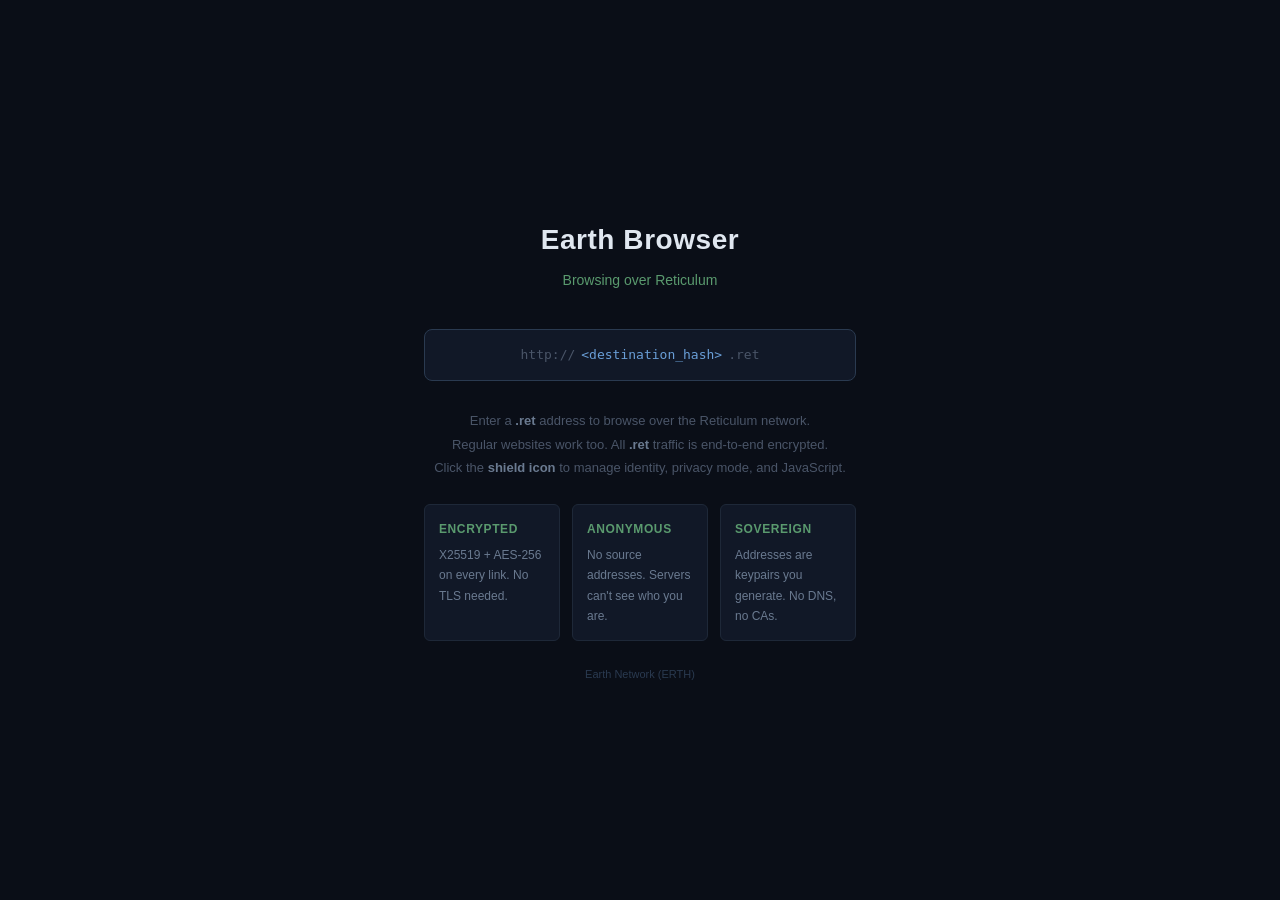
==== browser/patches/aboutTor.html @ 1c67b91f "Replace about:tor with Earth Browser new tab page New tabs and homepage now show Earth Browser brand" ====
<!DOCTYPE html>
<html>
  <head>
    <meta charset="utf-8">
    <title>Earth Browser</title>
    <style>
      *{margin:0;padding:0;box-sizing:border-box}
      body{background:#0a0e17;color:#c8d0df;font-family:-apple-system,"Segoe UI",Roboto,Helvetica,sans-serif;font-size:15px;line-height:1.7;display:flex;align-items:center;justify-content:center;min-height:100vh}
      .page{max-width:480px;padding:40px 24px;text-align:center}
      h1{font-size:28px;color:#e0e7f0;margin-bottom:6px;letter-spacing:0.02em}
      .tag{color:#5a9a6e;font-size:14px;margin-bottom:36px}
      .url-box{background:#111827;border:1px solid #2a3a50;border-radius:8px;padding:14px 20px;margin-bottom:28px;display:flex;align-items:center;justify-content:center;gap:6px}
      .url-prefix{color:#4a5568;font-family:monospace;font-size:13px}
      .url-hash{color:#6a9fd8;font-family:monospace;font-size:13px}
      .info{font-size:13px;color:#4a5568;line-height:1.8;margin-bottom:24px}
      .info strong{color:#6a7a90}
      .cards{display:flex;gap:12px;margin-bottom:24px;text-align:left}
      .card{flex:1;background:#111827;border:1px solid #1e2838;border-radius:6px;padding:14px}
      .card h3{font-size:12px;color:#5a9a6e;margin-bottom:6px;text-transform:uppercase;letter-spacing:0.05em}
      .card p{font-size:12px;color:#6a7a90;margin:0}
      .foot{font-size:11px;color:#2a3a50;margin-top:20px}
    </style>
  </head>
  <body>
    <div class="page">
      <h1>Earth Browser</h1>
      <p class="tag">Browsing over Reticulum</p>

      <div class="url-box">
        <span class="url-prefix">http://</span>
        <span class="url-hash">&lt;destination_hash&gt;</span>
        <span class="url-prefix">.ret</span>
      </div>

      <div class="info">
        <p>Enter a <strong>.ret</strong> address to browse over the Reticulum network.</p>
        <p>Regular websites work too. All <strong>.ret</strong> traffic is end-to-end encrypted.</p>
        <p>Click the <strong>shield icon</strong> to manage identity, privacy mode, and JavaScript.</p>
      </div>

      <div class="cards">
        <div class="card">
          <h3>Encrypted</h3>
          <p>X25519 + AES-256 on every link. No TLS needed.</p>
        </div>
        <div class="card">
          <h3>Anonymous</h3>
          <p>No source addresses. Servers can't see who you are.</p>
        </div>
        <div class="card">
          <h3>Sovereign</h3>
          <p>Addresses are keypairs you generate. No DNS, no CAs.</p>
        </div>
      </div>

      <p class="foot">Earth Network (ERTH)</p>
    </div>
  </body>
</html>
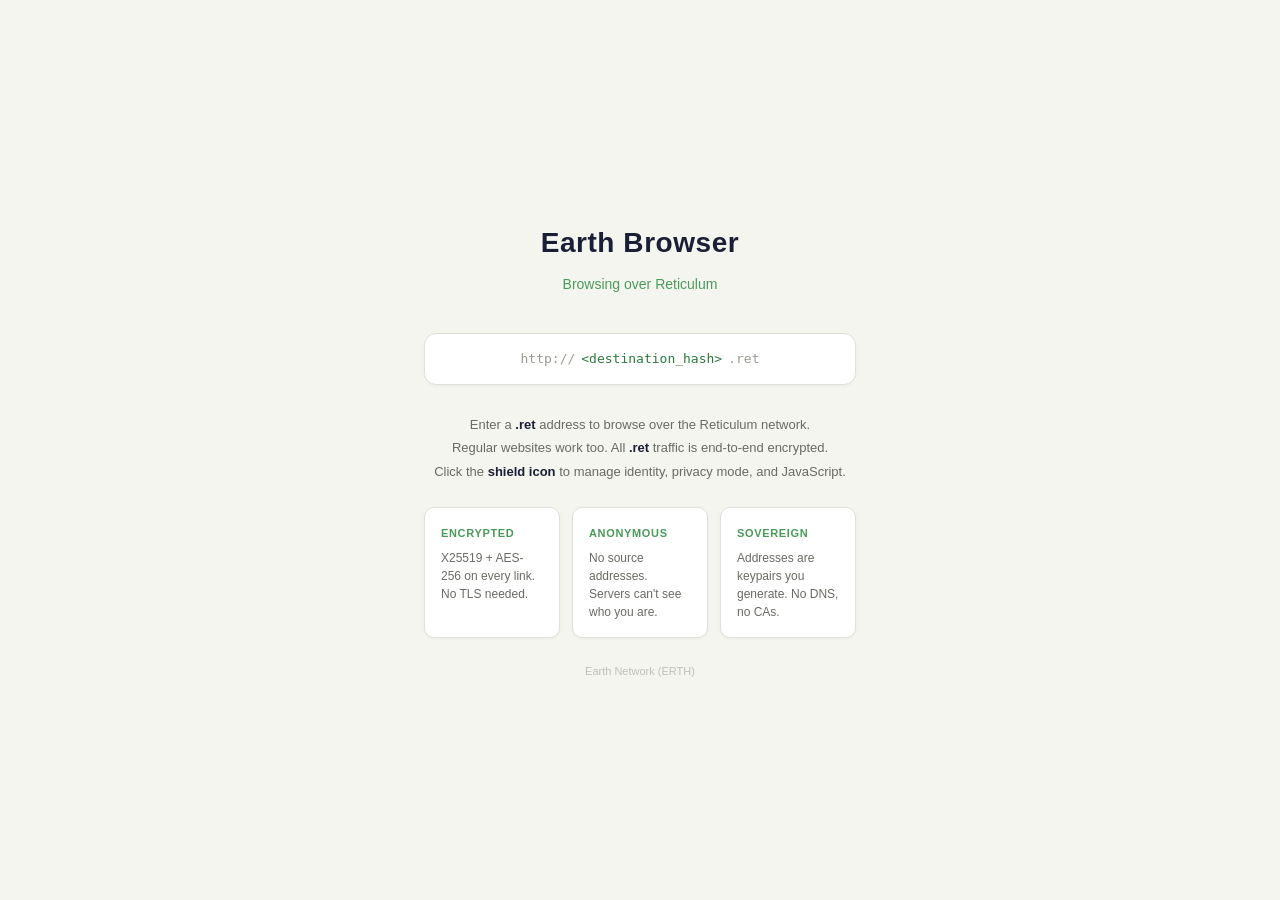
==== commit f6f6cc7f: "Restyle to match erth.network — light theme with green accents Light cream background, white cards, " ====
--- a/browser/patches/aboutTor.html
+++ b/browser/patches/aboutTor.html
@@ -5,20 +5,20 @@
     <title>Earth Browser</title>
     <style>
       *{margin:0;padding:0;box-sizing:border-box}
-      body{background:#0a0e17;color:#c8d0df;font-family:-apple-system,"Segoe UI",Roboto,Helvetica,sans-serif;font-size:15px;line-height:1.7;display:flex;align-items:center;justify-content:center;min-height:100vh}
+      body{background:#f5f5f0;color:#1a1f36;font-family:-apple-system,"Segoe UI",Roboto,Helvetica,sans-serif;font-size:15px;line-height:1.7;display:flex;align-items:center;justify-content:center;min-height:100vh}
       .page{max-width:480px;padding:40px 24px;text-align:center}
-      h1{font-size:28px;color:#e0e7f0;margin-bottom:6px;letter-spacing:0.02em}
-      .tag{color:#5a9a6e;font-size:14px;margin-bottom:36px}
-      .url-box{background:#111827;border:1px solid #2a3a50;border-radius:8px;padding:14px 20px;margin-bottom:28px;display:flex;align-items:center;justify-content:center;gap:6px}
-      .url-prefix{color:#4a5568;font-family:monospace;font-size:13px}
-      .url-hash{color:#6a9fd8;font-family:monospace;font-size:13px}
-      .info{font-size:13px;color:#4a5568;line-height:1.8;margin-bottom:24px}
-      .info strong{color:#6a7a90}
+      h1{font-size:28px;color:#1a1f36;margin-bottom:6px;letter-spacing:0.02em;font-weight:700}
+      .tag{color:#4a9a5a;font-size:14px;margin-bottom:36px}
+      .url-box{background:#fff;border:1px solid #e0e0d8;border-radius:12px;padding:14px 20px;margin-bottom:28px;display:flex;align-items:center;justify-content:center;gap:6px;box-shadow:0 1px 3px rgba(0,0,0,0.04)}
+      .url-prefix{color:#9a9a90;font-family:monospace;font-size:13px}
+      .url-hash{color:#2a7a3a;font-family:monospace;font-size:13px}
+      .info{font-size:13px;color:#6a6a64;line-height:1.8;margin-bottom:24px}
+      .info strong{color:#1a1f36}
       .cards{display:flex;gap:12px;margin-bottom:24px;text-align:left}
-      .card{flex:1;background:#111827;border:1px solid #1e2838;border-radius:6px;padding:14px}
-      .card h3{font-size:12px;color:#5a9a6e;margin-bottom:6px;text-transform:uppercase;letter-spacing:0.05em}
-      .card p{font-size:12px;color:#6a7a90;margin:0}
-      .foot{font-size:11px;color:#2a3a50;margin-top:20px}
+      .card{flex:1;background:#fff;border:1px solid #e0e0d8;border-radius:10px;padding:16px;box-shadow:0 1px 3px rgba(0,0,0,0.04)}
+      .card h3{font-size:11px;color:#4a9a5a;margin-bottom:6px;text-transform:uppercase;letter-spacing:0.06em;font-weight:700}
+      .card p{font-size:12px;color:#6a6a64;margin:0;line-height:1.5}
+      .foot{font-size:11px;color:#c0c0b8;margin-top:20px}
     </style>
   </head>
   <body>
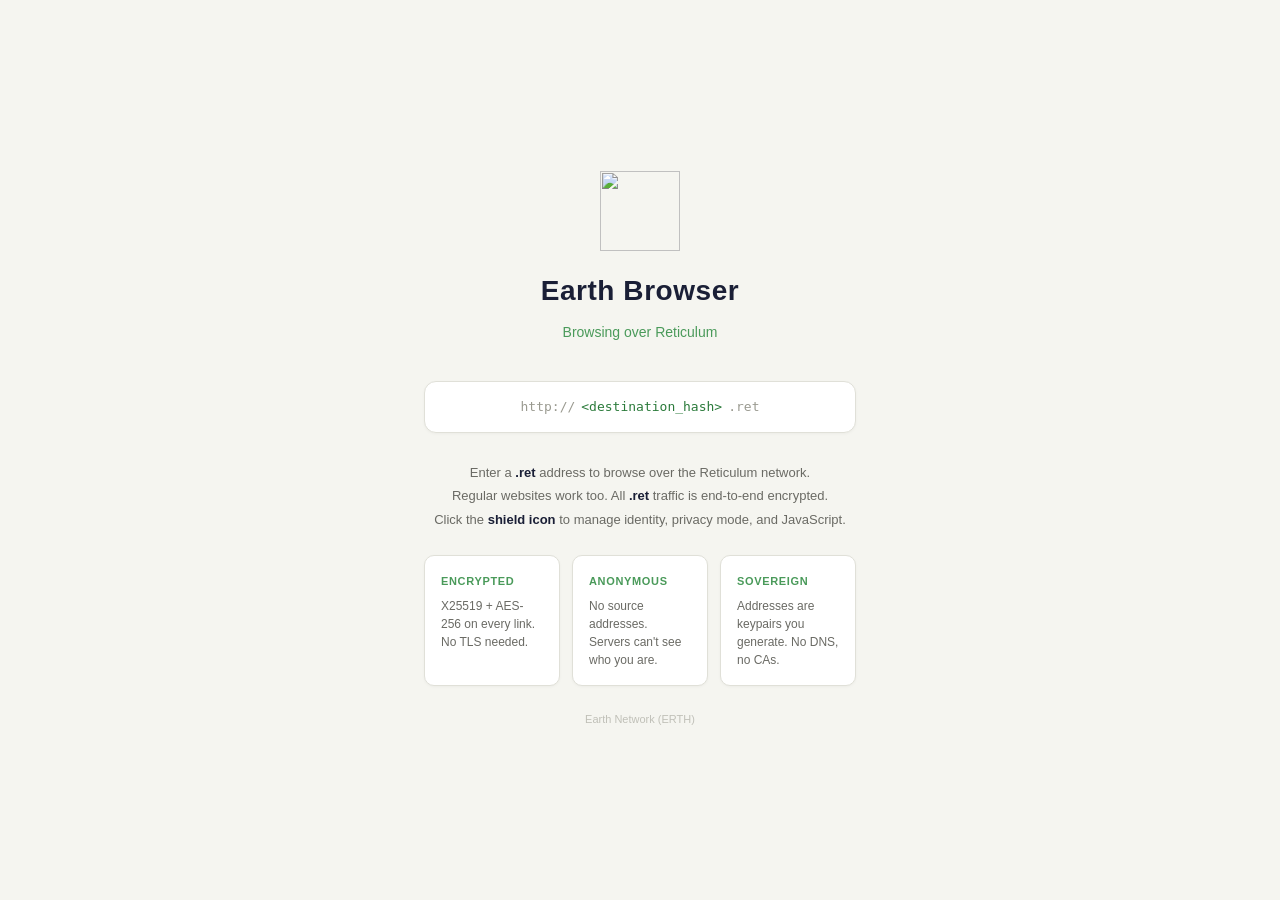
==== commit 426a03eb: "Add Earth globe logo to new tab and welcome pages Co-Authored-By: Claude Opus 4.6 (1M context) <nore" ====
--- a/browser/patches/aboutTor.html
+++ b/browser/patches/aboutTor.html
@@ -23,6 +23,7 @@
   </head>
   <body>
     <div class="page">
+      <img src="chrome://branding/content/icon128.png" alt="" style="width:80px;height:80px;margin-bottom:16px;">
       <h1>Earth Browser</h1>
       <p class="tag">Browsing over Reticulum</p>
 
